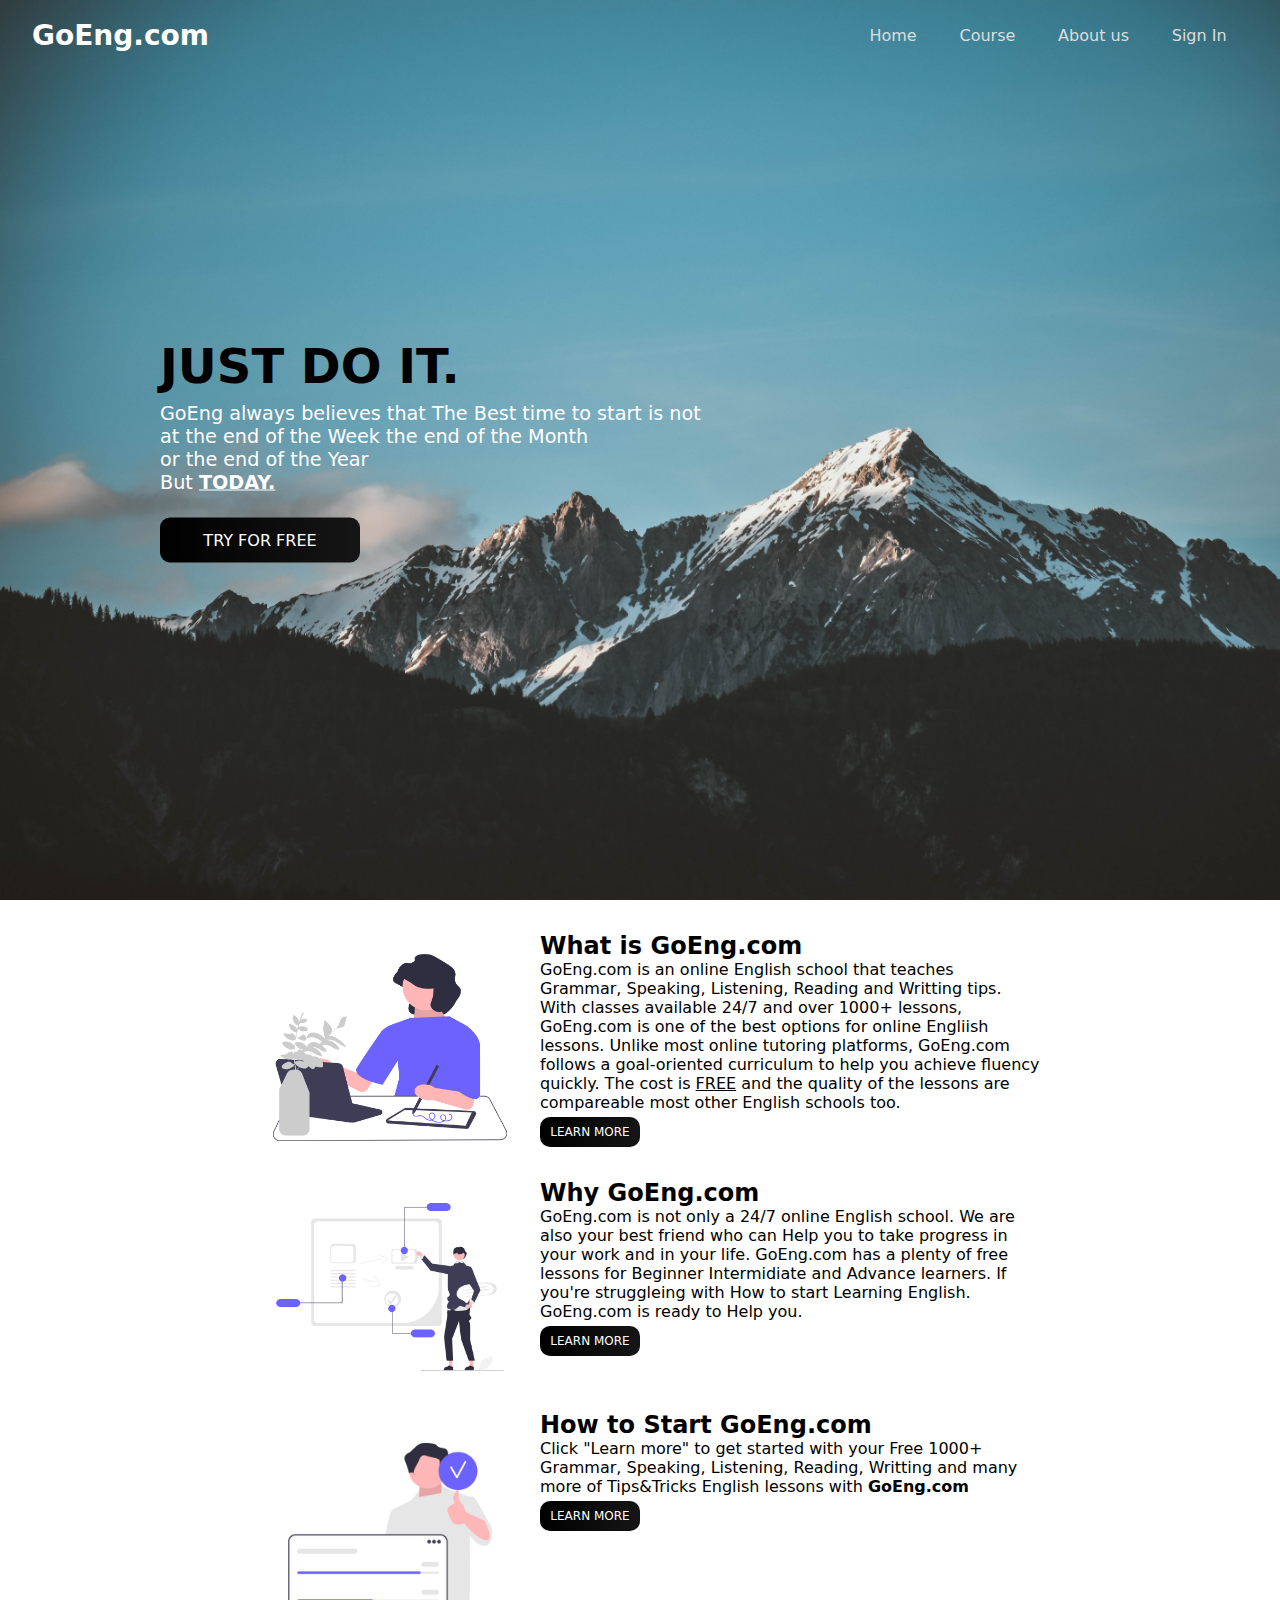
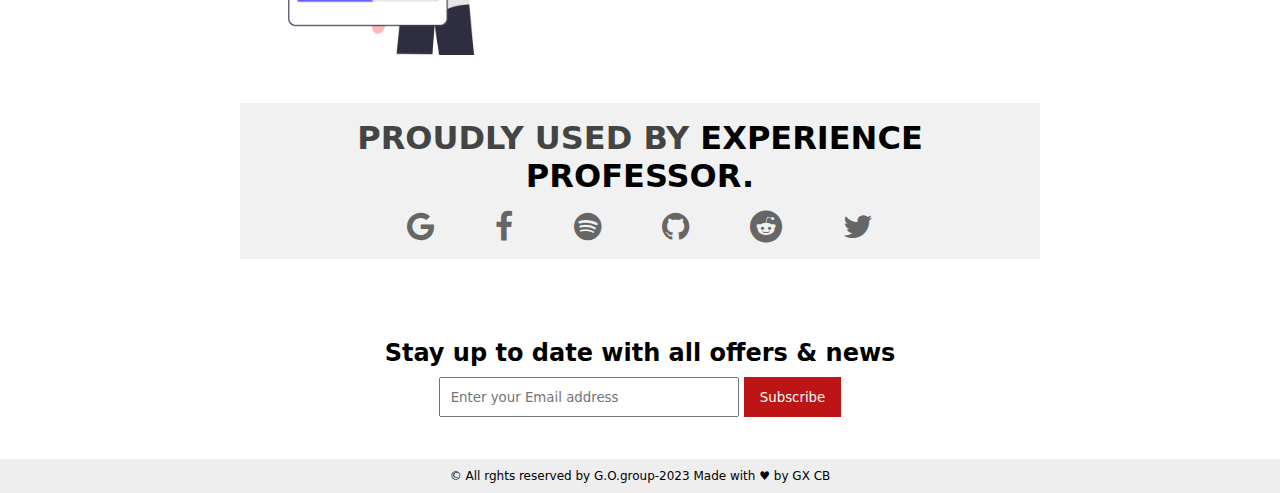
==== index.html @ aee60932 "Goeng commit" ====
<!DOCTYPE html>
<html lang="en">
  <head>
    <meta charset="UTF-8" />
    <meta http-equiv="X-UA-Compatible" content="IE=edge" />
    <meta name="viewport" content="width=device-width, initial-scale=1.0" />
    <link
      rel="shortcut icon"
      href="./95e95af1641f460bafc4b952199c2114.png"
      type="image/x-icon"
    />
    <link
      rel="stylesheet"
      href="https://cdnjs.cloudflare.com/ajax/libs/font-awesome/4.7.0/css/font-awesome.css"
      integrity="sha512-5A8nwdMOWrSz20fDsjczgUidUBR8liPYU+WymTZP1lmY9G6Oc7HlZv156XqnsgNUzTyMefFTcsFH/tnJE/+xBg=="
      crossorigin="anonymous"
      referrerpolicy="no-referrer"
    />
    <title>GoEng</title>
    <link rel="stylesheet" href="./styles/common.css" />
    <link rel="stylesheet" href="./styles/index.css" />
    <link rel="stylesheet" href="./styles/navbar.css" />
  </head>

  <body>
    <section class="home-main">
      <nav>
        <div class="brand">
          <a href="index.html"> GoEng.com </a>
        </div>

        <i class="fa fa-bars" aria-hidden="true"></i>

        <ul>
          <i class="fa fa-times" aria-hidden="true"></i>
          <li><a href="Home.html">Home</a></li>
          <li><a href="Course.html">Course</a></li>
          <li><a href="Aboutus.html">About us</a></li>
          <li><a href="login.html">Sign In</a></li>
        </ul>
      </nav>
      <div class="main-content">
        <h1>JUST DO IT.</h1>
        <p>
          GoEng always believes that The Best time to start is not <br />at the
          end of the Week the end of the Month <br />or the end of the Year
          <br />
          But <strong><u>TODAY.</u></strong>
        </p>
        <a href="./Course.html" class="gradient-btn">try for free</a>
      </div>
    </section>

    <section class="about">
      <div class="about-sub">
        <img src="./images/undraw_learning_sketching_nd4f.png" alt="upload" />
        <div class="sub-sub-about">
          <h2>What is GoEng.com</h2>
          <p>
            GoEng.com is an online English school that teaches Grammar,
            Speaking, Listening, Reading and Writting tips. With classes
            available 24/7 and over 1000+ lessons, GoEng.com is one of the best
            options for online Engliish lessons. Unlike most online tutoring
            platforms, GoEng.com follows a goal-oriented curriculum to help you
            achieve fluency quickly. The cost is <u>FREE</u> and the quality of
            the lessons are compareable most other English schools too.
          </p>
          <a href="./Aboutus.html" class="gradient-btn">Learn more</a>
        </div>
      </div>
      <div class="about-sub">
        <img src="./images/undraw_Teaching_re_g7e3.png" alt="upload" />
        <div class="sub-sub-about">
          <h2>Why GoEng.com</h2>
          <p>
            GoEng.com is not only a 24/7 online English school. We are also your
            best friend who can Help you to take progress in your work and in
            your life. GoEng.com has a plenty of free lessons for Beginner
            Intermidiate and Advance learners. If you're struggleing with How to
            start Learning English. GoEng.com is ready to Help you.
          </p>
          <a href="./Aboutus.html" class="gradient-btn">Learn more</a>
        </div>
      </div>
      <div class="about-sub">
        <img src="./images/undraw_Join_re_w1lh.png" alt="upload" />
        <div class="sub-sub-about">
          <h2>How to Start GoEng.com</h2>
          <p>
            Click "Learn more" to get started with your Free 1000+ Grammar,
            Speaking, Listening, Reading, Writting and many more of Tips&Tricks
            English lessons with <strong>GoEng.com</strong>
          </p>
          <a href="./Course.html" class="gradient-btn">Learn more</a>
        </div>
      </div>
      <div class="about-company">
        <h1>Proudly used by <span>Experience Professor. </span></h1>
        <div class="company-logos">
          <i class="fa fa-google"></i>
          <i class="fa fa-facebook"></i>
          <i class="fa fa-spotify"></i>
          <i class="fa fa-github"></i>
          <i class="fa fa-reddit"></i>
          <i class="fa fa-twitter"></i>
        </div>
      </div>
    </section>

    <div class="subscribe">
      <h2>Stay up to date with all offers & news</h2>
      <form action="" class="subscribe-box">
        <input
          required
          type="email"
          name="email"
          placeholder="Enter your Email address"
        />
        <button>Subscribe</button>
      </form>
    </div>

    <div class="copyright">
      &copy; All rghts reserved by G.O.group-2023 Made with &hearts; by GX CB
    </div>

    <script src="js\navbar.js"></script>
  </body>
</html>
---- styles/common.css ----
@import url('https://fonts.googleapis.com/css2?family=Tilt+Warp&display=swap');
*{
    margin: 0;
    padding: 0;
    box-sizing: border-box;
    font-family: system-ui, -apple-system, BlinkMacSystemFont, 'Segoe UI', Roboto, Oxygen, Ubuntu, Cantarell, 'Open Sans', 'Helvetica Neue', sans-serif;
}
body{
    min-height: 100vh;
}

.copyright{
    text-align: center;
    background-color: #eee;
    padding: 10px;
    font-size: .75rem;
}
---- styles/index.css ----
.home-main {
      background: url('../images/pexels-stephan-seeber-1054218.jpg')no-repeat;
      background-size: cover;
      min-height: 100vh;
}
.main-content {
     color: #fff;
     position: absolute;
     top: 50%;
     left: 50%;
     transform: translate(-50%,-50%);
     width: 75%;
}
.main-content h1 {
    font-size: 3rem;
    color: #000000;

}
.main-content p{
    font-size: 1.2rem;
    margin: .5rem 0;
}

.gradient-btn{
    width: 200px;
    height: 45px;
    display: grid;
    place-items: center;
    text-decoration: none;
    color: #ffffff;
    background-image: linear-gradient(
        to right, 
        #000000 0%,
        #161616 51%,
        #000000 100%
    );
    border-radius: 10px;
    background-size: 200% auto;
    transition: .3s ease-in-out;
    text-transform: uppercase;
    margin-top: 1.5rem;
}

.main-content .gradient-btn{
    width: 200px;
    height: 45px;
    margin-top: 1.5rem;
}

.gradient-btn:hover{
    background-position: right center;
}

@media screen and(max-width:600px) {
    .main-content h1{
        font-size: 2.25rem;
    }
    
    .main-content p{
        font-size: 1rem;
    }

    .gradient-btn{
        width: 175px;
        height: 40px;
        font-size: .8rem;
    }

}

.about{
    padding: 1rem;
    text-align: center;
}

.about > h1{
    font-size:3rem;   
}

.about-sub{
    display: flex;
    max-width: 800px;
    margin: 1rem auto;
    text-align: left;
}

.about-sub > img{
    max-height: 400px;
    max-width: 90%;
    width: 300px;
    animation: animateimage 1s linear;
}

@keyframes animateimage {
    from{
       transform: translateY(-15px);
       opacity: 0.5;
    }to{
        transform: translateY(0);
        opacity: 1;
    }

}

.about-sub.sub-sub-about{
    padding: 1rem;
    animation: animatetext .5s linear;
}

@keyframes animateimage{
    from{
       transform: translateY(15px);
       opacity: 0.5;
    }to{
        transform: translateY(0);
        opacity: 1;
    }

}

.about-sub.sub-sub-about p{
     font-size: 14px;
     margin: 1rem 0;
}

.about-sub .gradient-btn{
    width: 100px;
    height: 30px;
    margin-top: 5px;
    font-size: 12px;
}

@media screen and (max-width: 600px){
    .about-sub{
        flex-direction: column;
    }
    .about-sub:last-child{
        flex-direction: column-reverse;
    }
}

    .about-company{
        max-width: 800px;
        width: 90%;
        background-color: #f1f1f1;
        padding: 1rem .5rem;
        margin: 1rem auto;
    }

    .about-company h1{
        font-size: 2rem;
        color: #444;
        text-transform: uppercase;
        margin-bottom: 1rem;
    }

    .about-company h1 span{
        color: #000000;

    }


    .about-company .company-logos{
        display: flex;
        justify-content: space-evenly;
        color: #666;
        font-size: 2rem;
        transition: .3s ease-in;
        max-width: 75%;
        margin: 0pc auto;
    }

    .about-company .company-logos .fa:hover{
        color: #000000;

    }
@media screen and(max-width:750px) {
    .about-company h1{
        font-size: 1.5rem;
    }
}

@media screen and(max-width:600px) {
    .about-company h1{
        font-size: 1.1rem;
    }
    .about-company .company-logos{
        font-size: 1rem;
    }
}

.subscribe{
    text-align: center;
    padding: 3rem 2rem 2rem 2rem;

}

.subscribe-box{
    padding: 10px;

}

.subscribe-box input{
    max-width: 300px;
    width: 65%;
    padding: 5px 10px;
    height: 40px;
}

.subscribe-box button{
    border: none;
    background-color: #bd1515;
    height: 40px;
    padding: 0 1rem;
    color: #fff;
}
---- styles/navbar.css ----
nav{
    height: 70px;
    display: flex;
    align-items: center;
    justify-content: space-between;
    padding: 0 2rem;
}

nav.brand{
    display: flex;
    align-items: center;

}
nav .brand img{
    height: 50px;
    margin: 0 5px;
}
nav .brand a{
    color: rgb(255, 255, 255);
    text-decoration: none;
    font-size: 1.75rem;
    font-weight: bold;
}
nav ul{
    display: flex;
    margin: 0 0 0 0;
}

nav li {
    margin: 0 10px;
    padding: 0.4rem;
}
nav ul li{
    list-style: none;
    margin: 0 10px;
}
nav ul li a{
    text-decoration: none;
    color: #ddd;
    padding: 5px;
    transition: .3s ease;
    position: relative;
    margin: 0 0 0 0;
}
nav ul li a:hover{
    color: rgb(255, 255, 255);
}
nav ul li a::after{
    content: '';
    width: 100%;
    height: 3px;
    background: #ddd;
    position: absolute;
    bottom: 0;
    left: 0;
    transform: scaleX(0);
    transition: .3s ease-in-out;
}
nav ul li a:hover::after{
    transform: scaleX(1);
}

nav .fa{
    color: #fff;
    font-size: 2rem;
    display: none;
}

@media screen and (max-width:600px) {

    nav .fa{
        display: block;
    }

    
    nav ul .fa{
        margin-bottom: 30px;
    }

    nav ul li .fa{
        margin-bottom: 30px;
        margin:0 0 0 0;
    }


    nav .brand img{
        height: 40px;
    }
    nav .brand a{
        font-size: 1.2rem;
    }
    nav ul{
        flex-direction: column;
        position: absolute;
        top: 0;
        right: 0;
        width: 35%;
        background-color: rgb(0, 0, 0);
        padding: 10px;
        height: 100vh;
        z-index: 99;
        transform: scaleX(0);
    }

    nav ul.menu{
        transform: scaleX(1);
    }

    nav ul li {
        margin-top:10x;
    }

    nav ul li a{
        font-size: 1rem;
        font-weight: bold;
    }
}
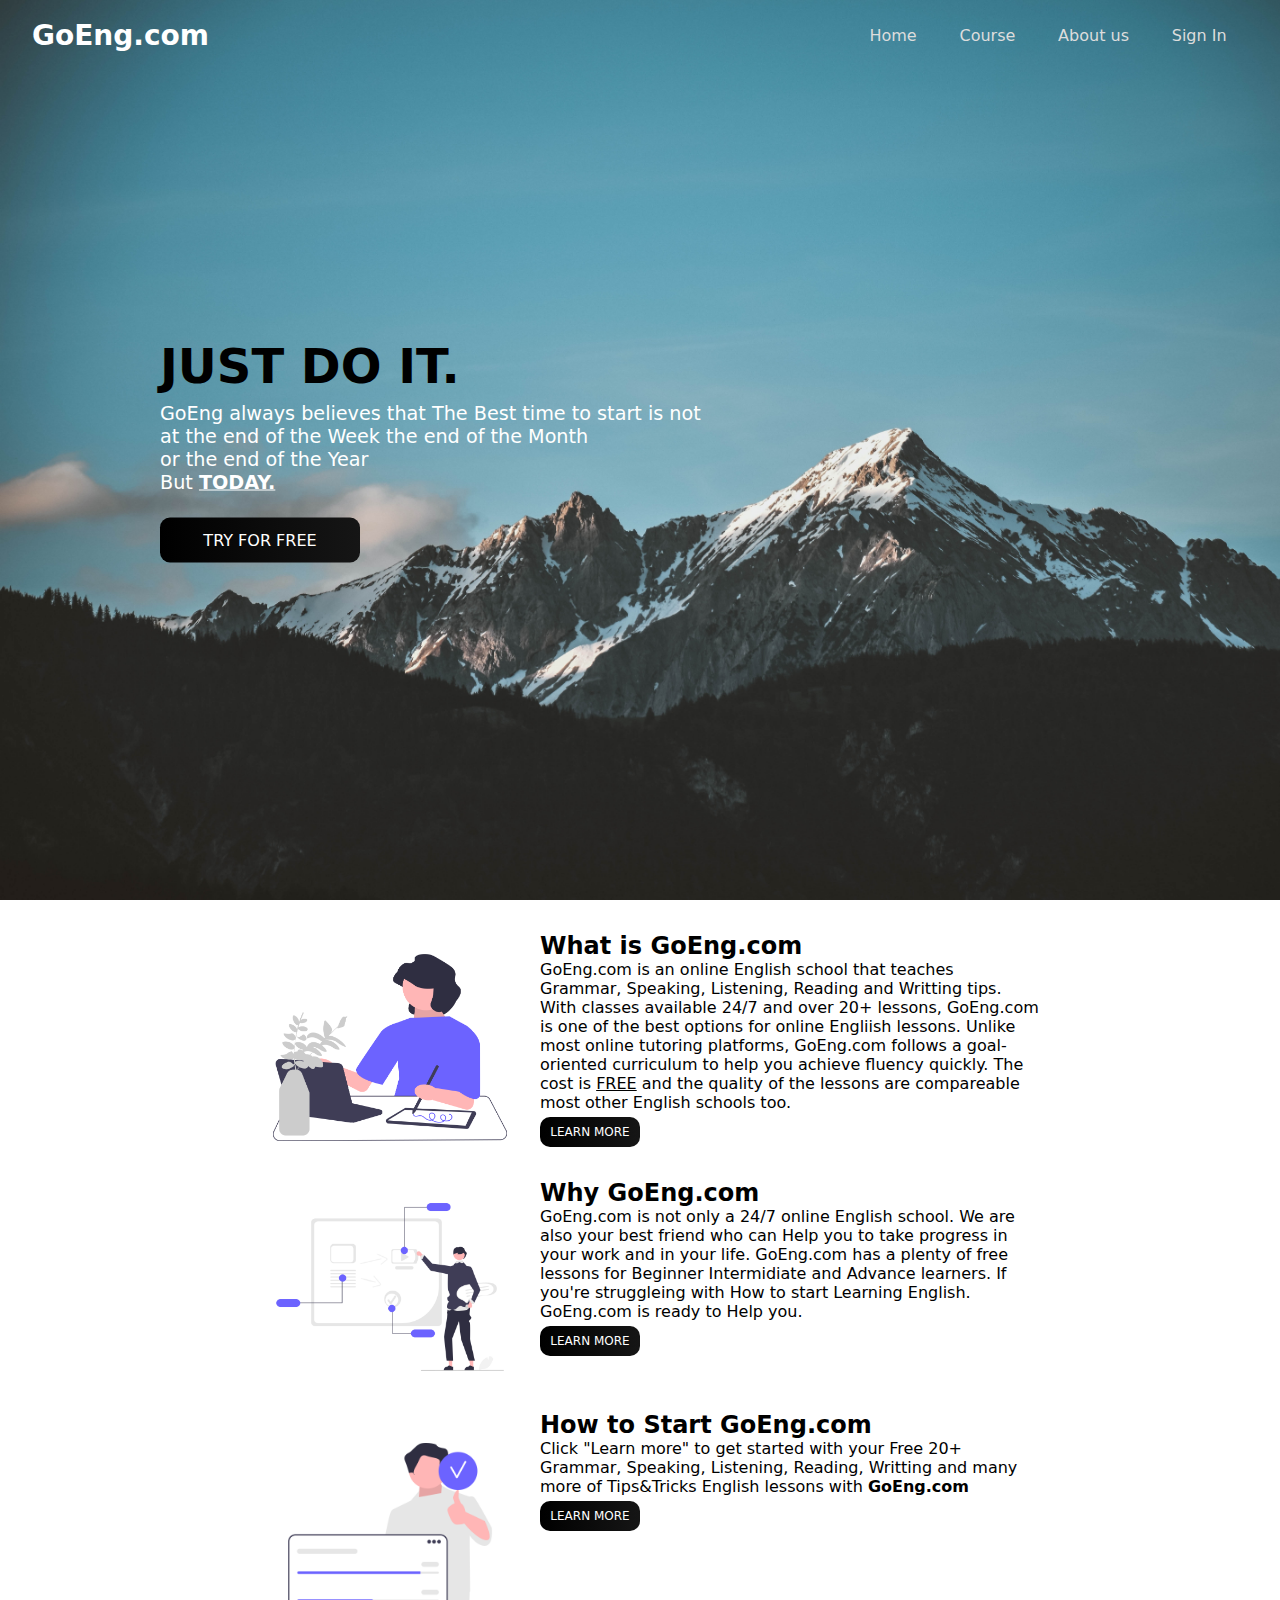
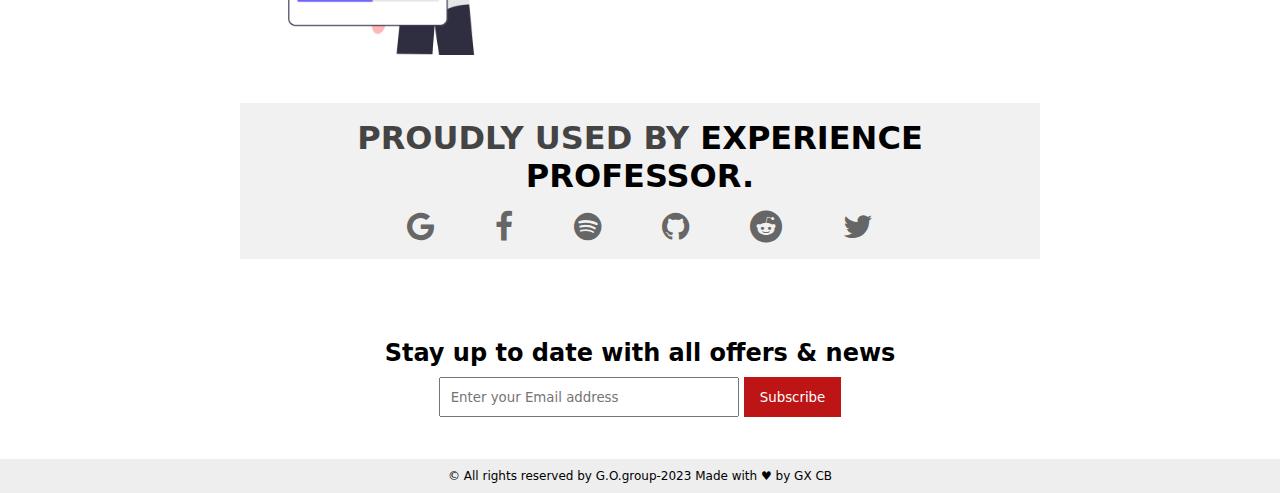
==== commit e56be28e: "index.html commit" ====
--- a/index.html
+++ b/index.html
@@ -59,7 +59,7 @@
           <p>
             GoEng.com is an online English school that teaches Grammar,
             Speaking, Listening, Reading and Writting tips. With classes
-            available 24/7 and over 1000+ lessons, GoEng.com is one of the best
+            available 24/7 and over 20+ lessons, GoEng.com is one of the best
             options for online Engliish lessons. Unlike most online tutoring
             platforms, GoEng.com follows a goal-oriented curriculum to help you
             achieve fluency quickly. The cost is <u>FREE</u> and the quality of
@@ -87,7 +87,7 @@
         <div class="sub-sub-about">
           <h2>How to Start GoEng.com</h2>
           <p>
-            Click "Learn more" to get started with your Free 1000+ Grammar,
+            Click "Learn more" to get started with your Free 20+ Grammar,
             Speaking, Listening, Reading, Writting and many more of Tips&Tricks
             English lessons with <strong>GoEng.com</strong>
           </p>
@@ -121,7 +121,7 @@
     </div>
 
     <div class="copyright">
-      &copy; All rghts reserved by G.O.group-2023 Made with &hearts; by GX CB
+      &copy; All rights reserved by G.O.group-2023 Made with &hearts; by GX CB
     </div>
 
     <script src="js\navbar.js"></script>
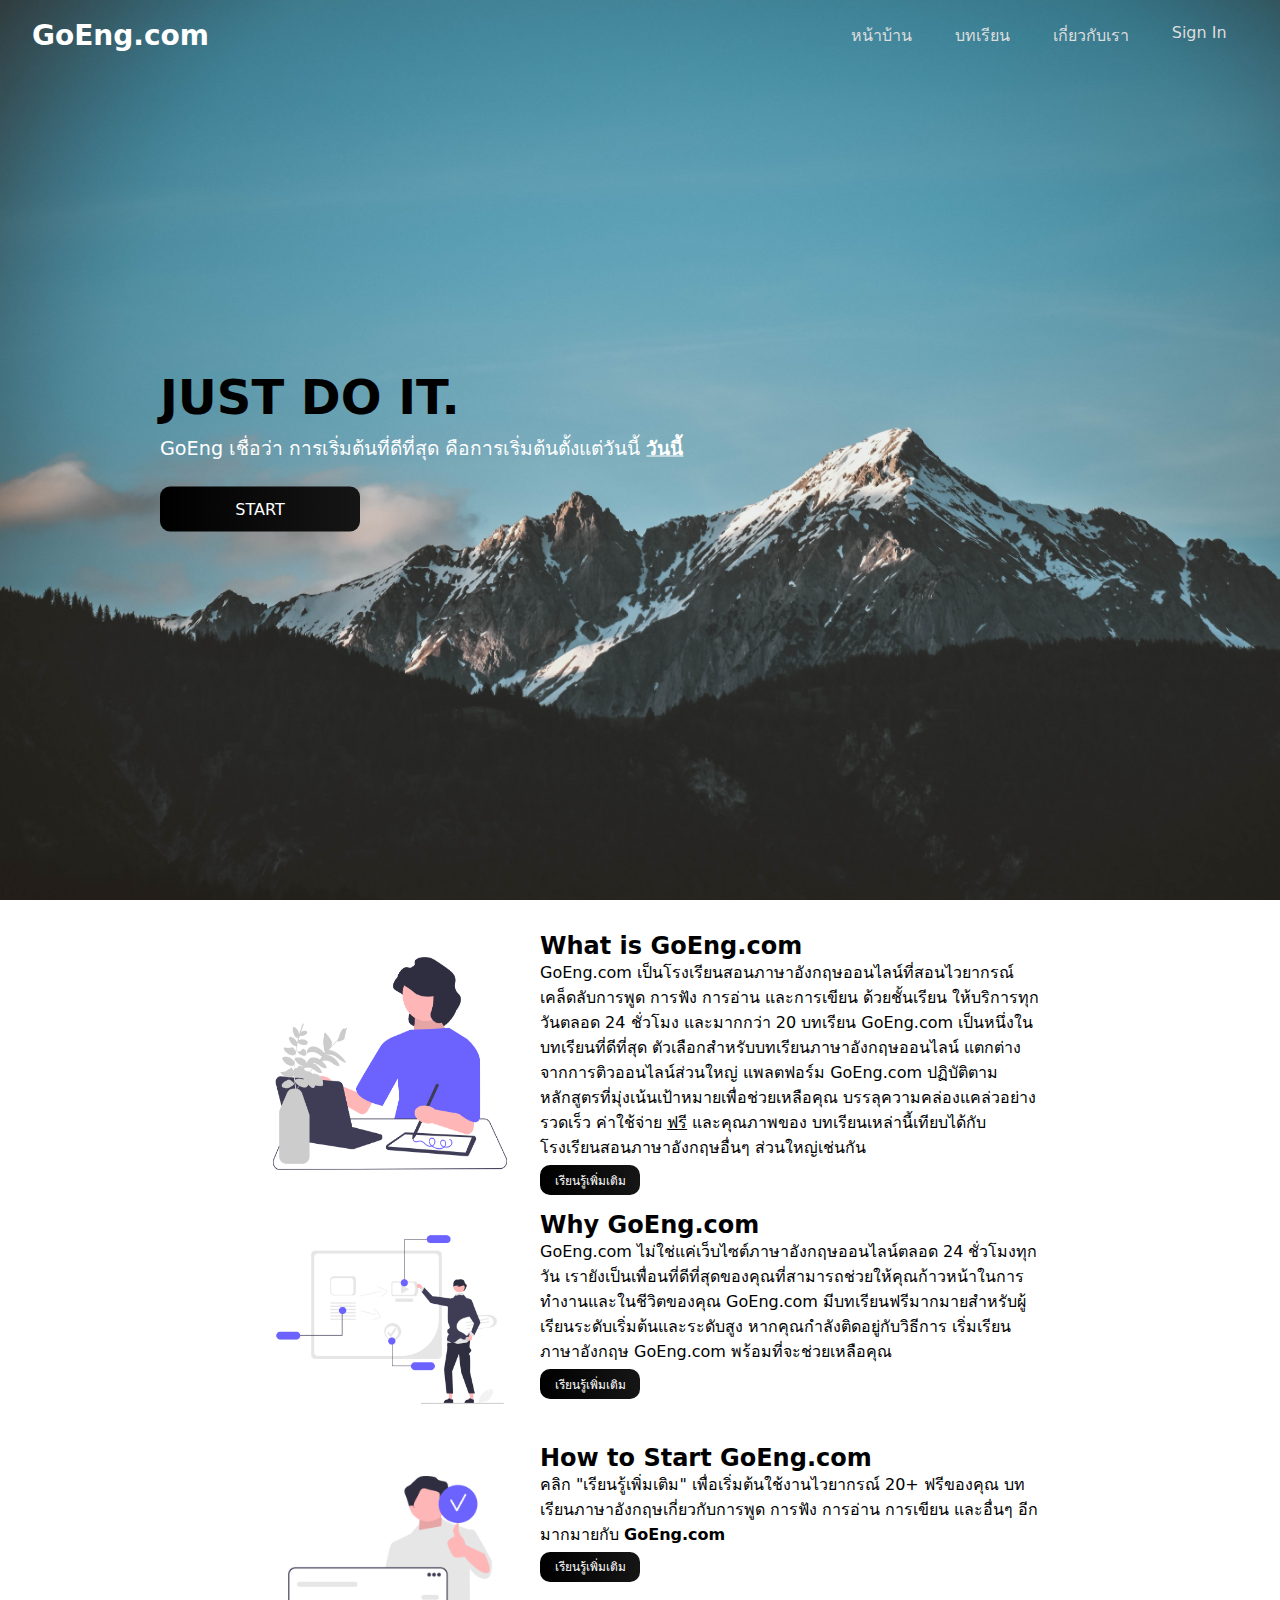
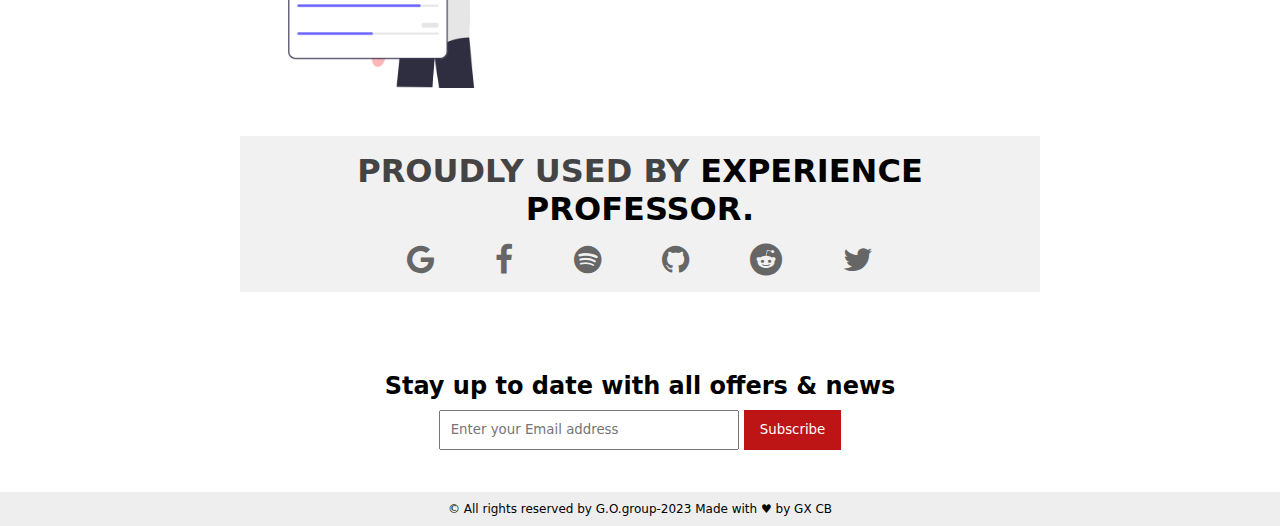
==== commit 21e54457: "commit" ====
--- a/index.html
+++ b/index.html
@@ -33,21 +33,19 @@
 
         <ul>
           <i class="fa fa-times" aria-hidden="true"></i>
-          <li><a href="Home.html">Home</a></li>
-          <li><a href="Course.html">Course</a></li>
-          <li><a href="Aboutus.html">About us</a></li>
+          <li><a href="Home.html">หน้าบ้าน</a></li>
+          <li><a href="Course.html">บทเรียน</a></li>
+          <li><a href="Aboutus.html">เกี่ยวกับเรา</a></li>
           <li><a href="login.html">Sign In</a></li>
         </ul>
       </nav>
       <div class="main-content">
         <h1>JUST DO IT.</h1>
         <p>
-          GoEng always believes that The Best time to start is not <br />at the
-          end of the Week the end of the Month <br />or the end of the Year
-          <br />
-          But <strong><u>TODAY.</u></strong>
+          GoEng เชื่อว่า การเริ่มต้นที่ดีที่สุด คือการเริ่มต้นตั้งแต่วันนี้
+         <strong><u>วันนี้</u></strong>
         </p>
-        <a href="./Course.html" class="gradient-btn">try for free</a>
+        <a href="./Course.html" class="gradient-btn">Start</a>
       </div>
     </section>
 
@@ -57,15 +55,15 @@
         <div class="sub-sub-about">
           <h2>What is GoEng.com</h2>
           <p>
-            GoEng.com is an online English school that teaches Grammar,
-            Speaking, Listening, Reading and Writting tips. With classes
-            available 24/7 and over 20+ lessons, GoEng.com is one of the best
-            options for online Engliish lessons. Unlike most online tutoring
-            platforms, GoEng.com follows a goal-oriented curriculum to help you
-            achieve fluency quickly. The cost is <u>FREE</u> and the quality of
-            the lessons are compareable most other English schools too.
+           GoEng.com เป็นโรงเรียนสอนภาษาอังกฤษออนไลน์ที่สอนไวยากรณ์
+             เคล็ดลับการพูด การฟัง การอ่าน และการเขียน ด้วยชั้นเรียน
+             ให้บริการทุกวันตลอด 24 ชั่วโมง และมากกว่า 20 บทเรียน GoEng.com เป็นหนึ่งในบทเรียนที่ดีที่สุด
+             ตัวเลือกสำหรับบทเรียนภาษาอังกฤษออนไลน์ แตกต่างจากการติวออนไลน์ส่วนใหญ่
+             แพลตฟอร์ม GoEng.com ปฏิบัติตามหลักสูตรที่มุ่งเน้นเป้าหมายเพื่อช่วยเหลือคุณ
+             บรรลุความคล่องแคล่วอย่างรวดเร็ว ค่าใช้จ่าย <u>ฟรี</u> และคุณภาพของ
+             บทเรียนเหล่านี้เทียบได้กับโรงเรียนสอนภาษาอังกฤษอื่นๆ ส่วนใหญ่เช่นกัน
           </p>
-          <a href="./Aboutus.html" class="gradient-btn">Learn more</a>
+          <a href="./Aboutus.html" class="gradient-btn">เรียนรู้เพิ่มเติม</a>
         </div>
       </div>
       <div class="about-sub">
@@ -73,13 +71,10 @@
         <div class="sub-sub-about">
           <h2>Why GoEng.com</h2>
           <p>
-            GoEng.com is not only a 24/7 online English school. We are also your
-            best friend who can Help you to take progress in your work and in
-            your life. GoEng.com has a plenty of free lessons for Beginner
-            Intermidiate and Advance learners. If you're struggleing with How to
-            start Learning English. GoEng.com is ready to Help you.
+         GoEng.com ไม่ใช่แค่เว็บไซต์ภาษาอังกฤษออนไลน์ตลอด 24 ชั่วโมงทุกวัน เรายังเป็นเพื่อนที่ดีที่สุดของคุณที่สามารถช่วยให้คุณก้าวหน้าในการทำงานและในชีวิตของคุณ GoEng.com มีบทเรียนฟรีมากมายสำหรับผู้เรียนระดับเริ่มต้นและระดับสูง หากคุณกำลังติดอยู่กับวิธีการ
+เริ่มเรียนภาษาอังกฤษ GoEng.com พร้อมที่จะช่วยเหลือคุณ
           </p>
-          <a href="./Aboutus.html" class="gradient-btn">Learn more</a>
+          <a href="./Aboutus.html" class="gradient-btn">เรียนรู้เพิ่มเติม</a>
         </div>
       </div>
       <div class="about-sub">
@@ -87,11 +82,10 @@
         <div class="sub-sub-about">
           <h2>How to Start GoEng.com</h2>
           <p>
-            Click "Learn more" to get started with your Free 20+ Grammar,
-            Speaking, Listening, Reading, Writting and many more of Tips&Tricks
-            English lessons with <strong>GoEng.com</strong>
+            คลิก "เรียนรู้เพิ่มเติม" เพื่อเริ่มต้นใช้งานไวยากรณ์ 20+ ฟรีของคุณ
+บทเรียนภาษาอังกฤษเกี่ยวกับการพูด การฟัง การอ่าน การเขียน และอื่นๆ อีกมากมายกับ <strong>GoEng.com</strong>
           </p>
-          <a href="./Course.html" class="gradient-btn">Learn more</a>
+          <a href="./Course.html" class="gradient-btn">เรียนรู้เพิ่มเติม</a>
         </div>
       </div>
       <div class="about-company">
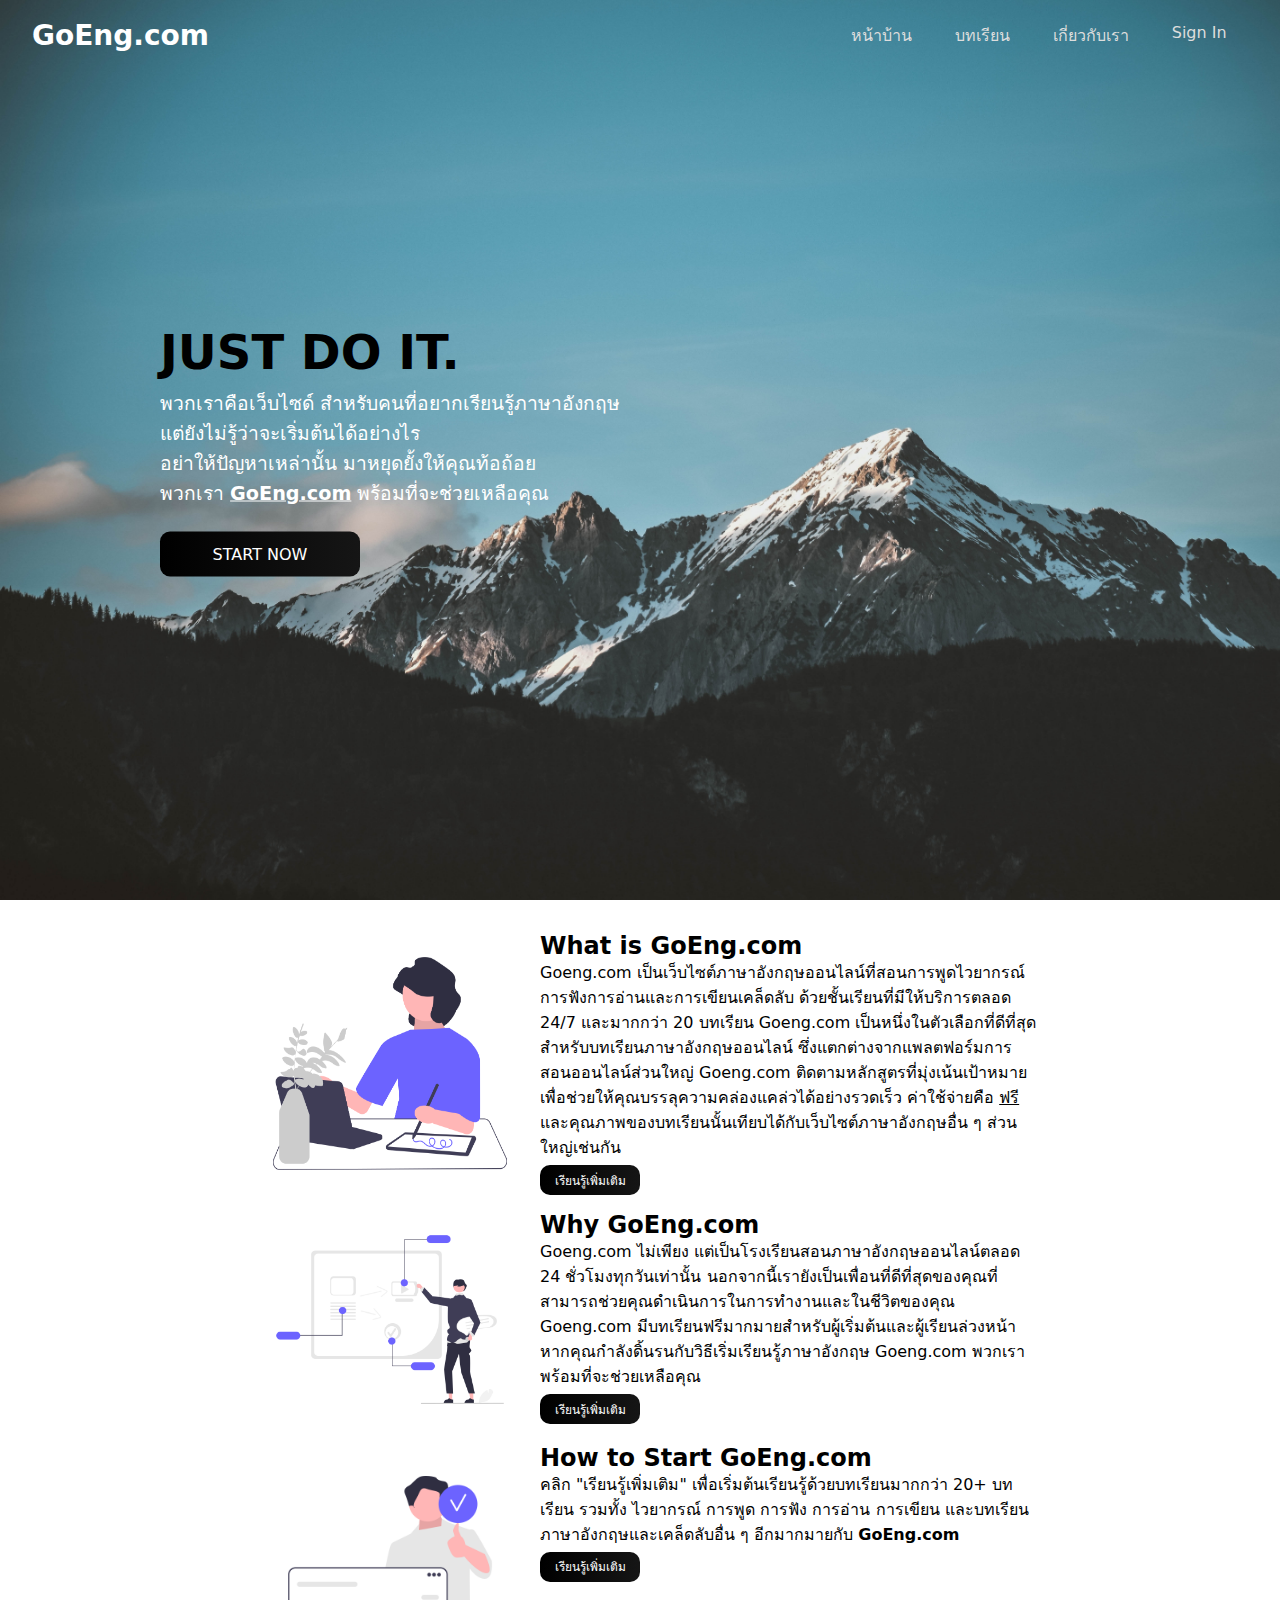
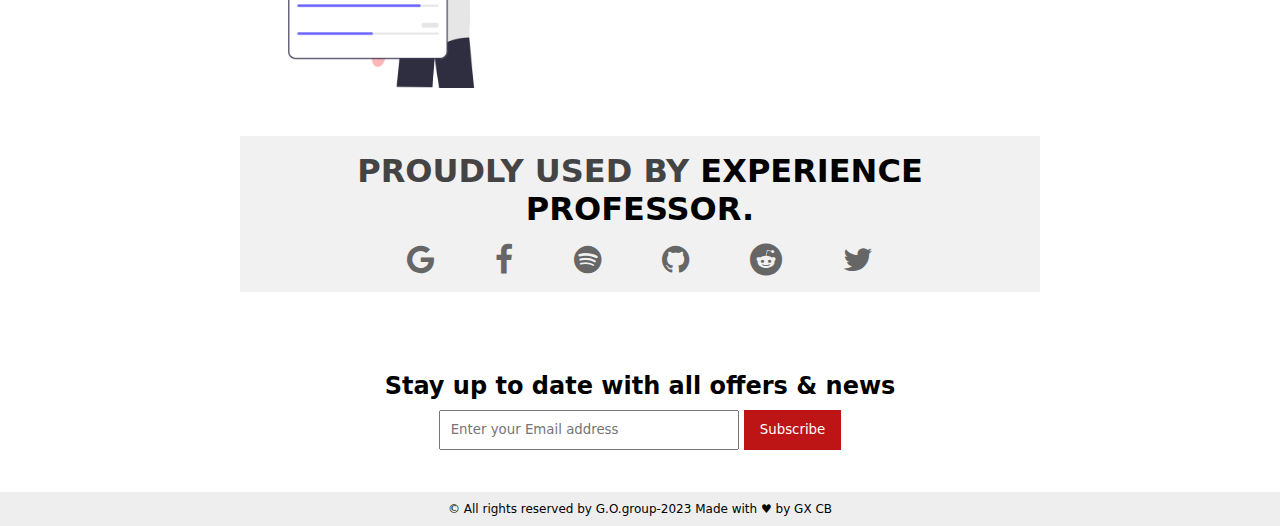
==== commit 8a75511a: "Goeng commit" ====
--- a/index.html
+++ b/index.html
@@ -39,13 +39,14 @@
           <li><a href="login.html">Sign In</a></li>
         </ul>
       </nav>
-      <div class="main-content">
+     <div class="main-content">
         <h1>JUST DO IT.</h1>
         <p>
-          GoEng เชื่อว่า การเริ่มต้นที่ดีที่สุด คือการเริ่มต้นตั้งแต่วันนี้
-         <strong><u>วันนี้</u></strong>
+          พวกเราคือเว็บไซด์ สำหรับคนที่อยากเรียนรู้ภาษาอังกฤษ
+          <br />แต่ยังไม่รู้ว่าจะเริ่มต้นได้อย่างไร <br />อย่าให้ปัญหาเหล่านั้น
+          มาหยุดยั้งให้คุณท้อถ้อย <br />พวกเรา <strong><u>GoEng.com</u></strong>  พร้อมที่จะช่วยเหลือคุณ
         </p>
-        <a href="./Course.html" class="gradient-btn">Start</a>
+        <a href="./Course.html" class="gradient-btn">Start Now</a>
       </div>
     </section>
 
@@ -55,13 +56,16 @@
         <div class="sub-sub-about">
           <h2>What is GoEng.com</h2>
           <p>
-           GoEng.com เป็นโรงเรียนสอนภาษาอังกฤษออนไลน์ที่สอนไวยากรณ์
-             เคล็ดลับการพูด การฟัง การอ่าน และการเขียน ด้วยชั้นเรียน
-             ให้บริการทุกวันตลอด 24 ชั่วโมง และมากกว่า 20 บทเรียน GoEng.com เป็นหนึ่งในบทเรียนที่ดีที่สุด
-             ตัวเลือกสำหรับบทเรียนภาษาอังกฤษออนไลน์ แตกต่างจากการติวออนไลน์ส่วนใหญ่
-             แพลตฟอร์ม GoEng.com ปฏิบัติตามหลักสูตรที่มุ่งเน้นเป้าหมายเพื่อช่วยเหลือคุณ
-             บรรลุความคล่องแคล่วอย่างรวดเร็ว ค่าใช้จ่าย <u>ฟรี</u> และคุณภาพของ
-             บทเรียนเหล่านี้เทียบได้กับโรงเรียนสอนภาษาอังกฤษอื่นๆ ส่วนใหญ่เช่นกัน
+            Goeng.com
+            เป็นเว็บไซต์ภาษาอังกฤษออนไลน์ที่สอนการพูดไวยากรณ์การฟังการอ่านและการเขียนเคล็ดลับ
+            ด้วยชั้นเรียนที่มีให้บริการตลอด 24/7 และมากกว่า 20 บทเรียน Goeng.com
+            เป็นหนึ่งในตัวเลือกที่ดีที่สุดสำหรับบทเรียนภาษาอังกฤษออนไลน์
+            ซึ่งแตกต่างจากแพลตฟอร์มการสอนออนไลน์ส่วนใหญ่ Goeng.com
+            ติดตามหลักสูตรที่มุ่งเน้นเป้าหมายเพื่อช่วยให้คุณบรรลุความคล่องแคล่วได้อย่างรวดเร็ว
+            ค่าใช้จ่ายคือ
+            <u> ฟรี </u>
+            และคุณภาพของบทเรียนนั้นเทียบได้กับเว็บไซต์ภาษาอังกฤษอื่น ๆ
+            ส่วนใหญ่เช่นกัน
           </p>
           <a href="./Aboutus.html" class="gradient-btn">เรียนรู้เพิ่มเติม</a>
         </div>
@@ -71,8 +75,12 @@
         <div class="sub-sub-about">
           <h2>Why GoEng.com</h2>
           <p>
-         GoEng.com ไม่ใช่แค่เว็บไซต์ภาษาอังกฤษออนไลน์ตลอด 24 ชั่วโมงทุกวัน เรายังเป็นเพื่อนที่ดีที่สุดของคุณที่สามารถช่วยให้คุณก้าวหน้าในการทำงานและในชีวิตของคุณ GoEng.com มีบทเรียนฟรีมากมายสำหรับผู้เรียนระดับเริ่มต้นและระดับสูง หากคุณกำลังติดอยู่กับวิธีการ
-เริ่มเรียนภาษาอังกฤษ GoEng.com พร้อมที่จะช่วยเหลือคุณ
+            Goeng.com ไม่เพียง แต่เป็นโรงเรียนสอนภาษาอังกฤษออนไลน์ตลอด 24
+            ชั่วโมงทุกวันเท่านั้น
+            นอกจากนี้เรายังเป็นเพื่อนที่ดีที่สุดของคุณที่สามารถช่วยคุณดำเนินการในการทำงานและในชีวิตของคุณ
+            Goeng.com มีบทเรียนฟรีมากมายสำหรับผู้เริ่มต้นและผู้เรียนล่วงหน้า
+            หากคุณกำลังดิ้นรนกับวิธีเริ่มเรียนรู้ภาษาอังกฤษ Goeng.com พวกเรา
+            พร้อมที่จะช่วยเหลือคุณ
           </p>
           <a href="./Aboutus.html" class="gradient-btn">เรียนรู้เพิ่มเติม</a>
         </div>
@@ -82,8 +90,9 @@
         <div class="sub-sub-about">
           <h2>How to Start GoEng.com</h2>
           <p>
-            คลิก "เรียนรู้เพิ่มเติม" เพื่อเริ่มต้นใช้งานไวยากรณ์ 20+ ฟรีของคุณ
-บทเรียนภาษาอังกฤษเกี่ยวกับการพูด การฟัง การอ่าน การเขียน และอื่นๆ อีกมากมายกับ <strong>GoEng.com</strong>
+            คลิก "เรียนรู้เพิ่มเติม" เพื่อเริ่มต้นเรียนรู้ด้วยบทเรียนมากกว่า 20+ บทเรียน รวมทั้ง
+            ไวยากรณ์ การพูด การฟัง การอ่าน การเขียน และบทเรียนภาษาอังกฤษและเคล็ดลับอื่น
+            ๆ อีกมากมายกับ <strong> GoEng.com </strong>
           </p>
           <a href="./Course.html" class="gradient-btn">เรียนรู้เพิ่มเติม</a>
         </div>
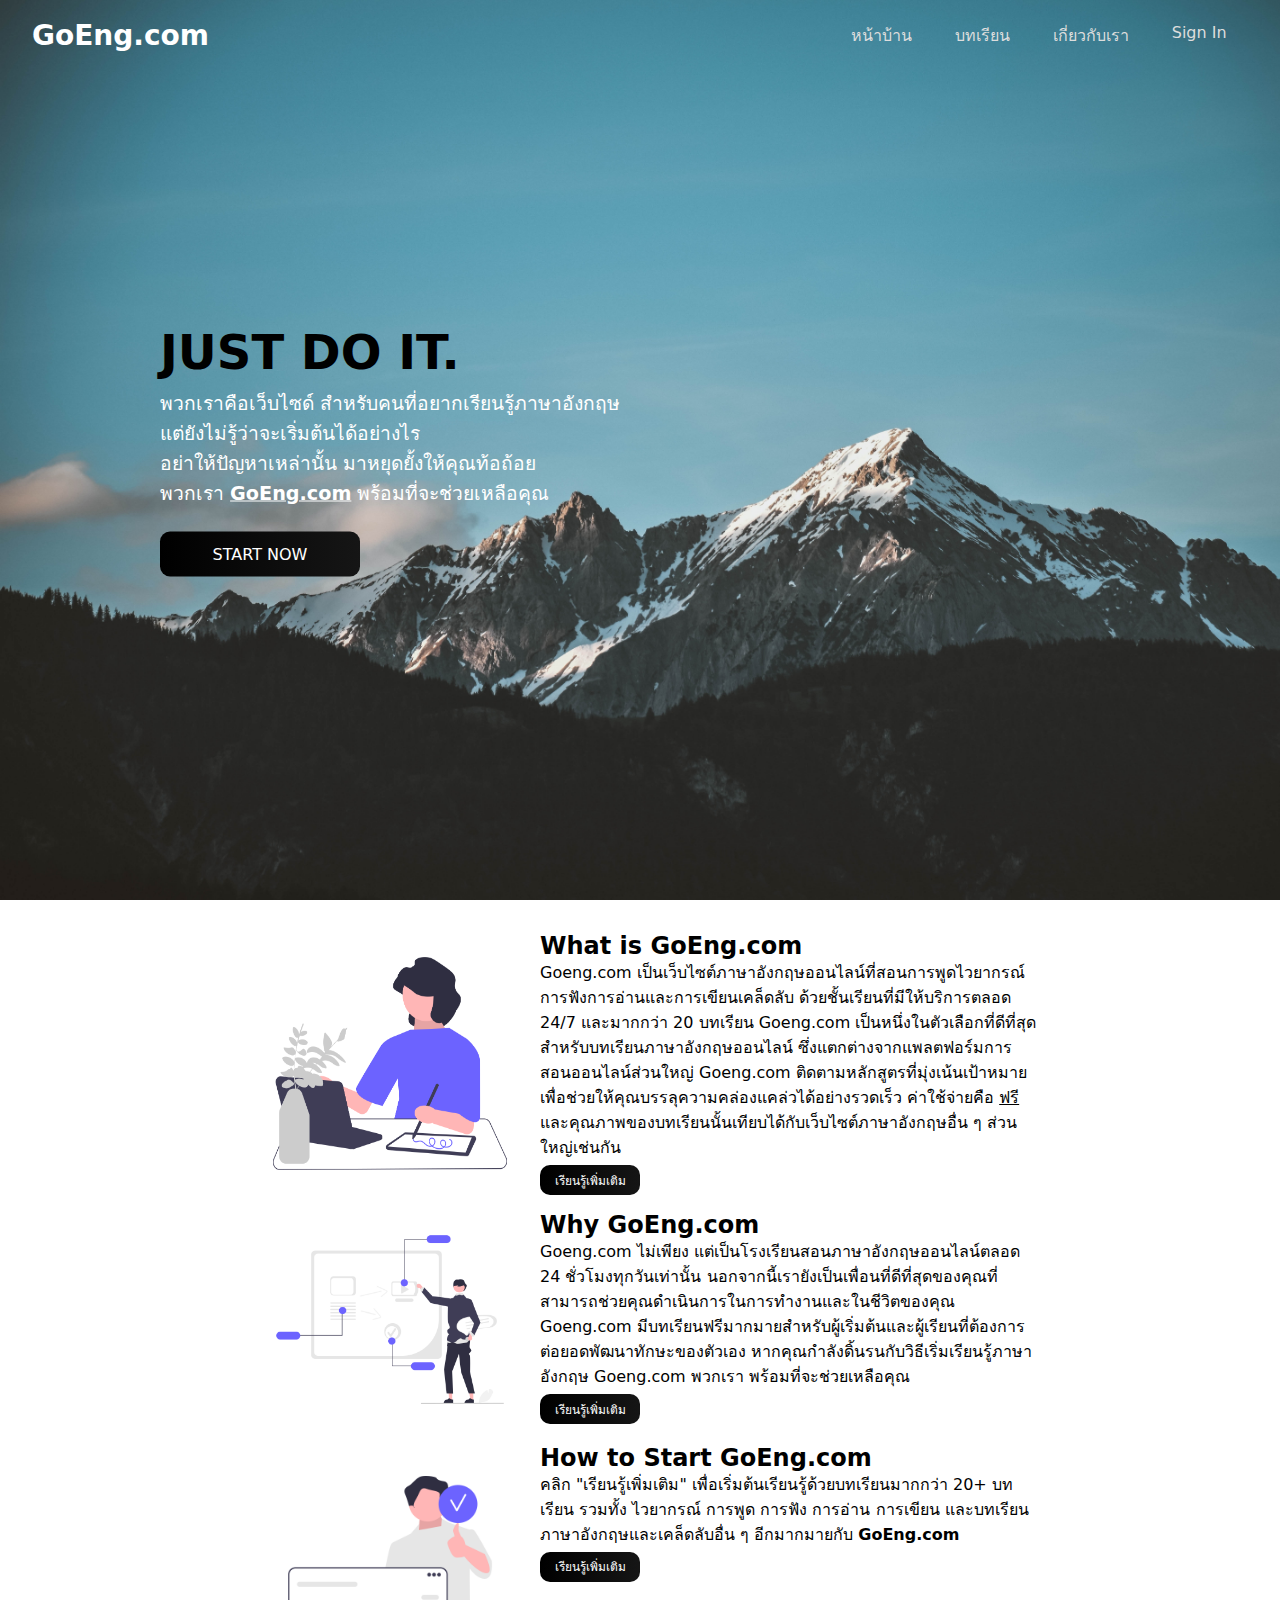
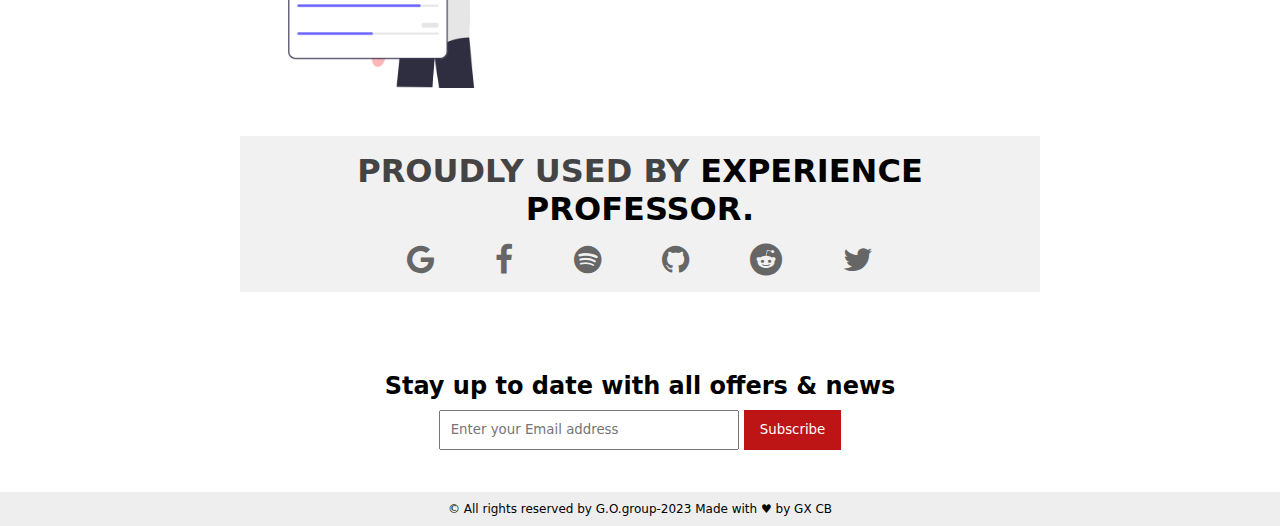
==== commit 4118db52: "GoEng commit" ====
--- a/index.html
+++ b/index.html
@@ -39,7 +39,7 @@
           <li><a href="login.html">Sign In</a></li>
         </ul>
       </nav>
-     <div class="main-content">
+   <div class="main-content">
         <h1>JUST DO IT.</h1>
         <p>
           พวกเราคือเว็บไซด์ สำหรับคนที่อยากเรียนรู้ภาษาอังกฤษ
@@ -78,7 +78,7 @@
             Goeng.com ไม่เพียง แต่เป็นโรงเรียนสอนภาษาอังกฤษออนไลน์ตลอด 24
             ชั่วโมงทุกวันเท่านั้น
             นอกจากนี้เรายังเป็นเพื่อนที่ดีที่สุดของคุณที่สามารถช่วยคุณดำเนินการในการทำงานและในชีวิตของคุณ
-            Goeng.com มีบทเรียนฟรีมากมายสำหรับผู้เริ่มต้นและผู้เรียนล่วงหน้า
+            Goeng.com มีบทเรียนฟรีมากมายสำหรับผู้เริ่มต้นและผู้เรียนที่ต้องการต่อยอดพัฒนาทักษะของตัวเอง
             หากคุณกำลังดิ้นรนกับวิธีเริ่มเรียนรู้ภาษาอังกฤษ Goeng.com พวกเรา
             พร้อมที่จะช่วยเหลือคุณ
           </p>
